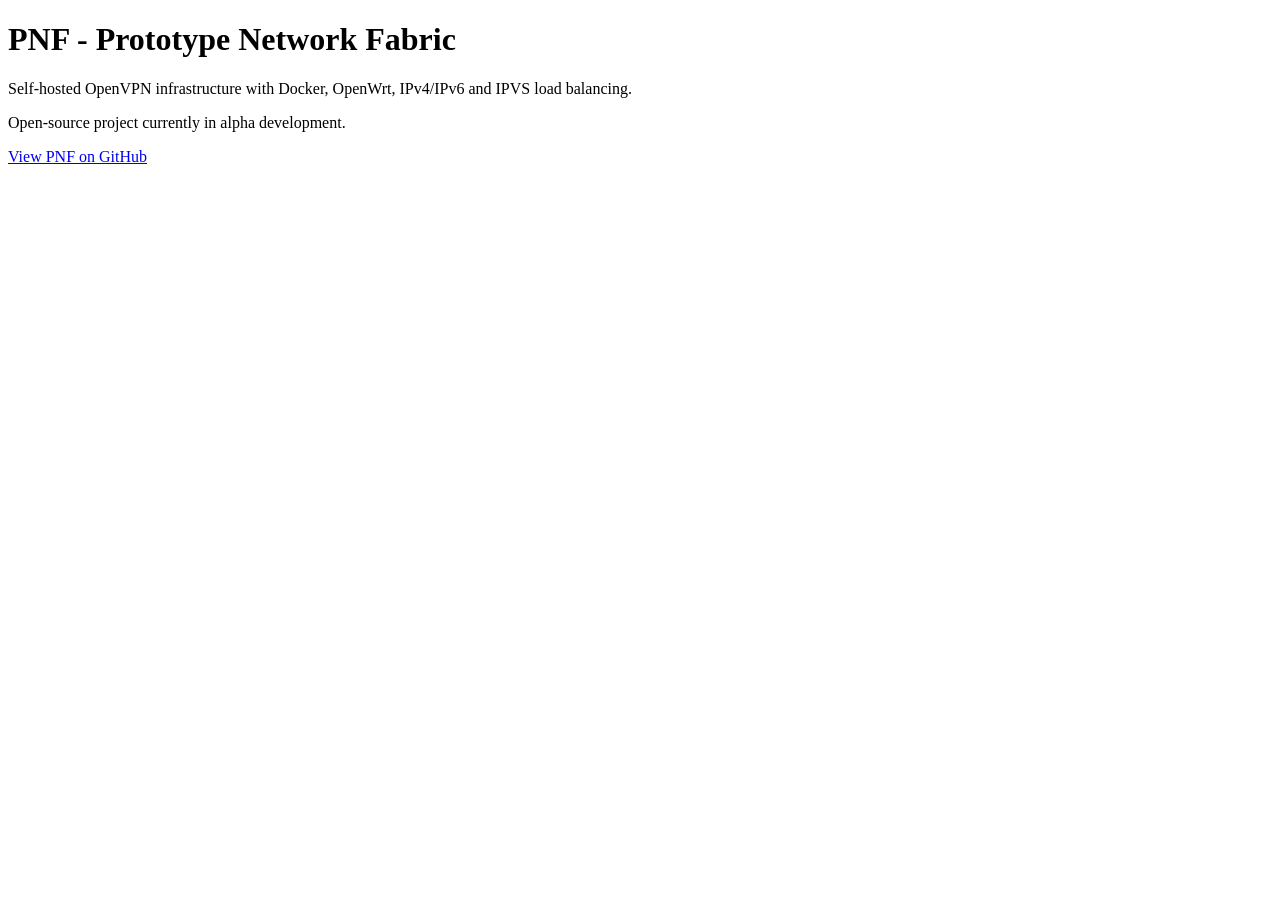
==== docs/index.html @ cb9fdabf "docs: add GitHub Pages landing page" ====
<!DOCTYPE html>
<html lang="en">
<head>
    <meta charset="UTF-8">
    <meta name="viewport" content="width=device-width, initial-scale=1">
    <meta name="description" content="PNF - Prototype Network Fabric. Self-hosted OpenVPN infrastructure with OpenWrt, IPv4, IPv6 and IPVS load balancing.">
    <title>PNF - Prototype Network Fabric</title>
</head>
<body>
    <h1>PNF - Prototype Network Fabric</h1>
    <p>Self-hosted OpenVPN infrastructure with Docker, OpenWrt, IPv4/IPv6 and IPVS load balancing.</p>
    <p>Open-source project currently in alpha development.</p>
    <a href="https://github.com/chrisstolz1312/PNF">View PNF on GitHub</a>
</body>
</html>
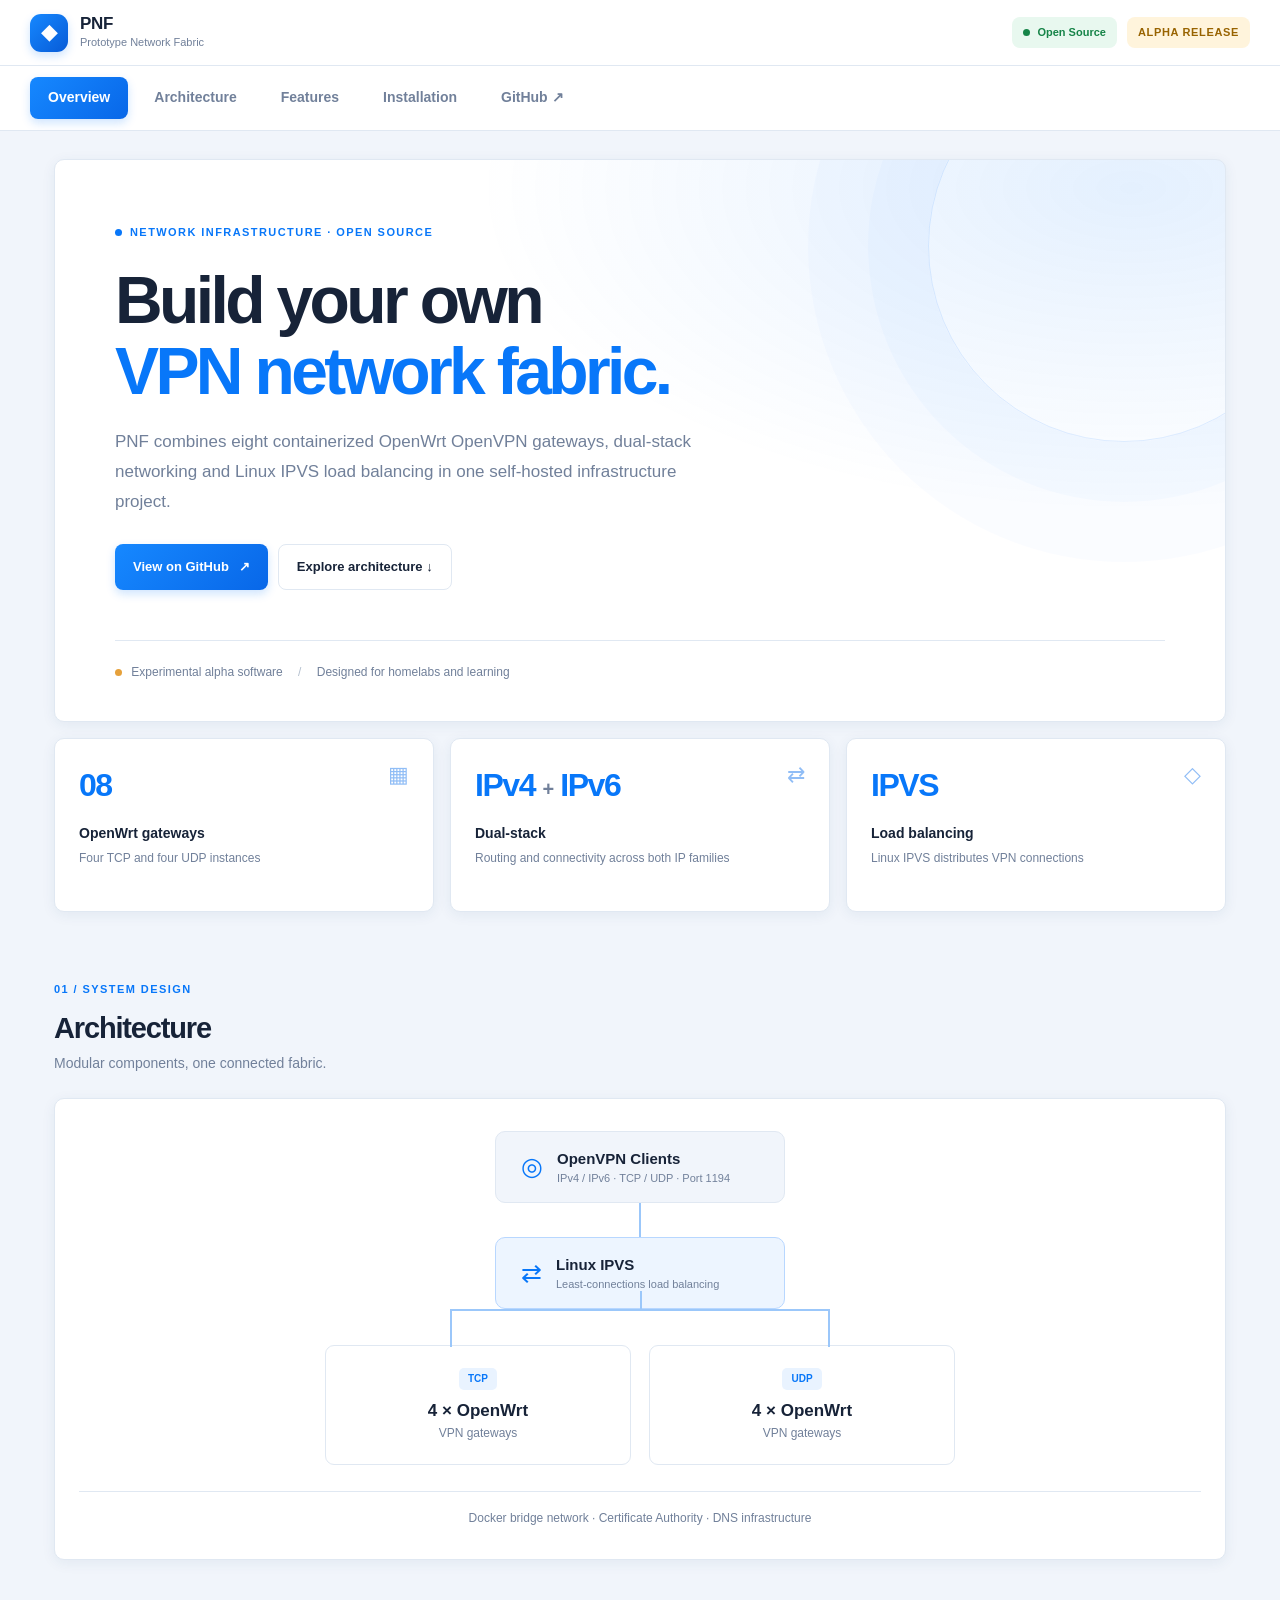
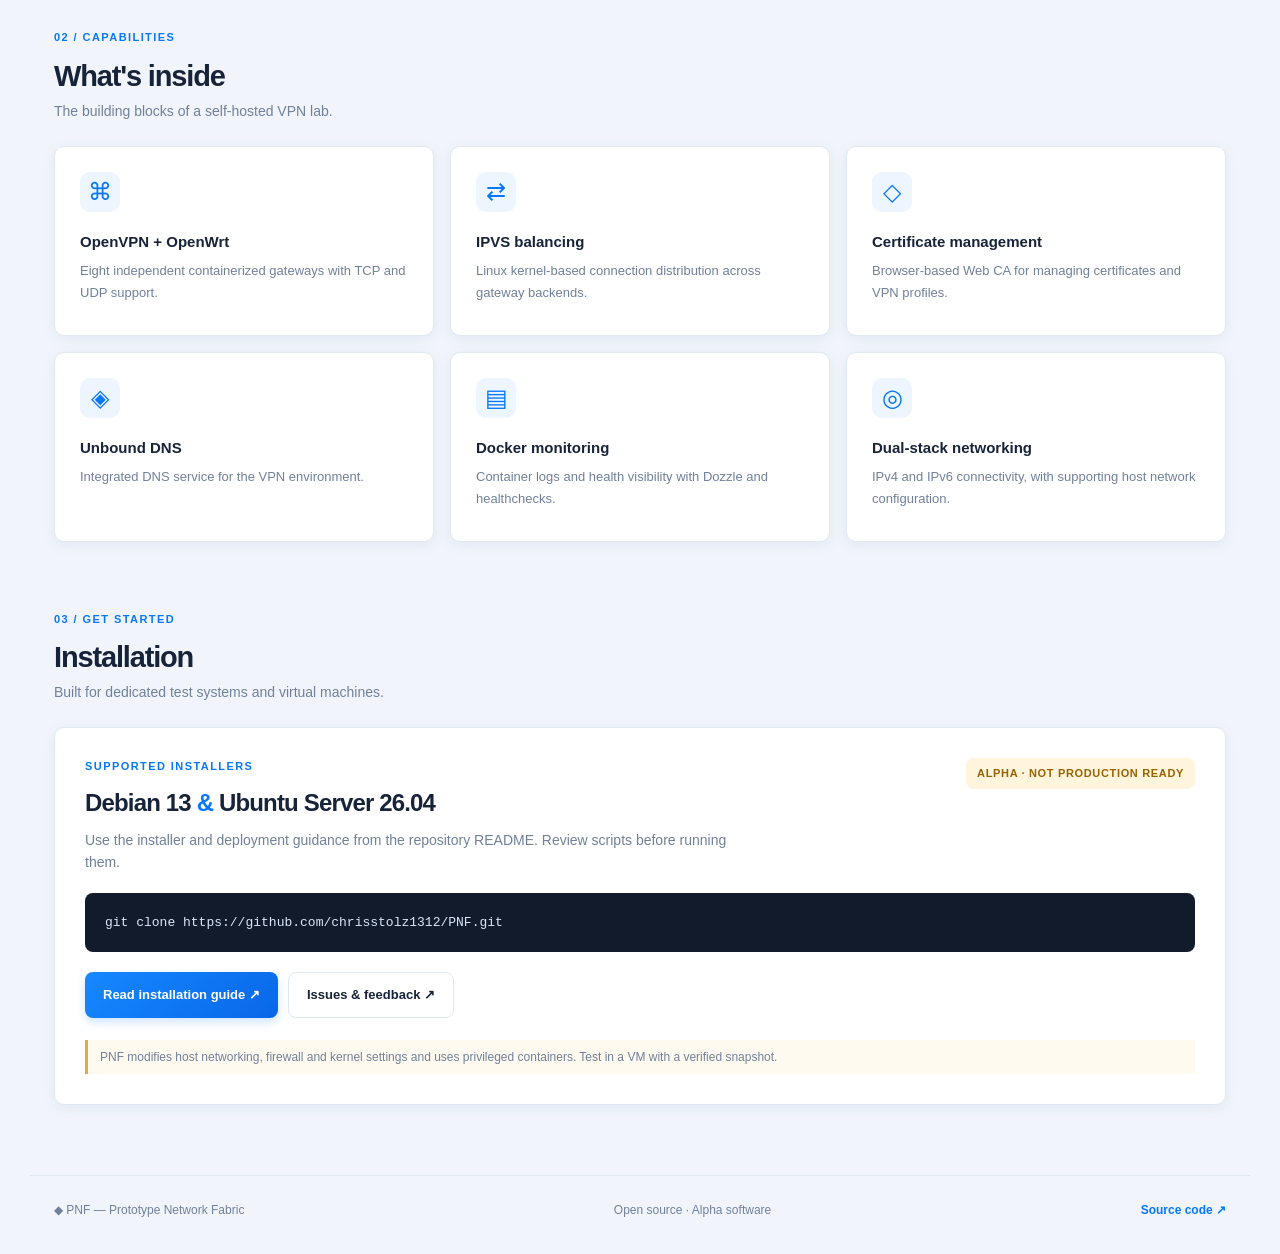
==== commit 2758619f: "docs: add PNF GitHub Pages website" ====
--- a/docs/index.html
+++ b/docs/index.html
@@ -1,15 +1,46 @@
-<!DOCTYPE html>
+<!doctype html>
 <html lang="en">
 <head>
-    <meta charset="UTF-8">
-    <meta name="viewport" content="width=device-width, initial-scale=1">
-    <meta name="description" content="PNF - Prototype Network Fabric. Self-hosted OpenVPN infrastructure with OpenWrt, IPv4, IPv6 and IPVS load balancing.">
-    <title>PNF - Prototype Network Fabric</title>
+  <meta charset="utf-8">
+  <meta name="viewport" content="width=device-width, initial-scale=1">
+  <meta name="description" content="PNF — Prototype Network Fabric: self-hosted OpenVPN infrastructure with eight OpenWrt gateways, IPv4/IPv6, IPVS load balancing, DNS and certificate management.">
+  <meta name="theme-color" content="#f1f5fb">
+  <meta name="robots" content="index, follow">
+  <link rel="canonical" href="https://chrisstolz1312.github.io/PNF/">
+  <title>PNF — Prototype Network Fabric | OpenVPN &amp; OpenWrt</title>
+  <link rel="stylesheet" href="style.css">
 </head>
 <body>
-    <h1>PNF - Prototype Network Fabric</h1>
-    <p>Self-hosted OpenVPN infrastructure with Docker, OpenWrt, IPv4/IPv6 and IPVS load balancing.</p>
-    <p>Open-source project currently in alpha development.</p>
-    <a href="https://github.com/chrisstolz1312/PNF">View PNF on GitHub</a>
+  <header class="topbar">
+    <a class="brand" href="#home" aria-label="PNF home"><span class="brand-mark">◆</span><span><strong>PNF</strong><small>Prototype Network Fabric</small></span></a>
+    <div class="header-right"><span class="badge"><span class="status-dot"></span>Open Source</span><span class="badge alpha">ALPHA RELEASE</span></div>
+  </header>
+  <nav class="tabs" aria-label="Main navigation">
+    <a class="tab active" href="#home">Overview</a><a class="tab" href="#architecture">Architecture</a><a class="tab" href="#features">Features</a><a class="tab" href="#installation">Installation</a><a class="tab" href="https://github.com/chrisstolz1312/PNF">GitHub ↗</a>
+  </nav>
+  <main id="home">
+    <section class="hero card">
+      <div class="eyebrow"><span class="status-dot"></span> NETWORK INFRASTRUCTURE · OPEN SOURCE</div>
+      <h1>Build your own<br><span>VPN network fabric.</span></h1>
+      <p class="hero-copy">PNF combines eight containerized OpenWrt OpenVPN gateways, dual-stack networking and Linux IPVS load balancing in one self-hosted infrastructure project.</p>
+      <div class="actions"><a class="btn primary" href="https://github.com/chrisstolz1312/PNF">View on GitHub <span aria-hidden="true">↗</span></a><a class="btn secondary" href="#architecture">Explore architecture ↓</a></div>
+      <div class="hero-foot"><span class="mini-dot"></span> Experimental alpha software <span class="separator">/</span> Designed for homelabs and learning</div>
+    </section>
+    <section class="summary-grid" aria-label="Project at a glance">
+      <article class="card stat"><span class="stat-icon">▦</span><div class="stat-number">08</div><h2>OpenWrt gateways</h2><p>Four TCP and four UDP instances</p></article>
+      <article class="card stat"><span class="stat-icon">⇄</span><div class="stat-number">IPv4 <em>+</em> IPv6</div><h2>Dual-stack</h2><p>Routing and connectivity across both IP families</p></article>
+      <article class="card stat"><span class="stat-icon">◇</span><div class="stat-number">IPVS</div><h2>Load balancing</h2><p>Linux IPVS distributes VPN connections</p></article>
+    </section>
+    <section id="architecture" class="section-block"><div class="section-heading"><span class="section-index">01 / SYSTEM DESIGN</span><h2>Architecture</h2><p>Modular components, one connected fabric.</p></div>
+      <div class="card architecture"><div class="flow-node client"><span class="node-icon">◎</span><div><strong>OpenVPN Clients</strong><small>IPv4 / IPv6 · TCP / UDP · Port 1194</small></div></div><div class="connector"></div><div class="flow-node ipvs"><span class="node-icon">⇄</span><div><strong>Linux IPVS</strong><small>Least-connections load balancing</small></div></div><div class="branch"><div class="branch-line"></div><div class="branch-line"></div></div><div class="gateway-grid"><div class="gateway"><span class="protocol">TCP</span><strong>4 × OpenWrt</strong><small>VPN gateways</small></div><div class="gateway"><span class="protocol">UDP</span><strong>4 × OpenWrt</strong><small>VPN gateways</small></div></div><div class="arch-caption">Docker bridge network · Certificate Authority · DNS infrastructure</div></div>
+    </section>
+    <section id="features" class="section-block"><div class="section-heading"><span class="section-index">02 / CAPABILITIES</span><h2>What's inside</h2><p>The building blocks of a self-hosted VPN lab.</p></div>
+      <div class="feature-grid"><article class="card feature"><div class="feature-icon">⌘</div><h3>OpenVPN + OpenWrt</h3><p>Eight independent containerized gateways with TCP and UDP support.</p></article><article class="card feature"><div class="feature-icon">⇄</div><h3>IPVS balancing</h3><p>Linux kernel-based connection distribution across gateway backends.</p></article><article class="card feature"><div class="feature-icon">◇</div><h3>Certificate management</h3><p>Browser-based Web CA for managing certificates and VPN profiles.</p></article><article class="card feature"><div class="feature-icon">◈</div><h3>Unbound DNS</h3><p>Integrated DNS service for the VPN environment.</p></article><article class="card feature"><div class="feature-icon">▤</div><h3>Docker monitoring</h3><p>Container logs and health visibility with Dozzle and healthchecks.</p></article><article class="card feature"><div class="feature-icon">◎</div><h3>Dual-stack networking</h3><p>IPv4 and IPv6 connectivity, with supporting host network configuration.</p></article></div>
+    </section>
+    <section id="installation" class="section-block"><div class="section-heading"><span class="section-index">03 / GET STARTED</span><h2>Installation</h2><p>Built for dedicated test systems and virtual machines.</p></div>
+      <div class="card install-card"><div class="install-top"><div><span class="eyebrow">SUPPORTED INSTALLERS</span><h3>Debian 13 <span class="and">&amp;</span> Ubuntu Server 26.04</h3><p>Use the installer and deployment guidance from the repository README. Review scripts before running them.</p></div><span class="badge alpha">ALPHA · NOT PRODUCTION READY</span></div><div class="code-row"><code>git clone https://github.com/chrisstolz1312/PNF.git</code></div><div class="actions"><a class="btn primary" href="https://github.com/chrisstolz1312/PNF#readme">Read installation guide ↗</a><a class="btn secondary" href="https://github.com/chrisstolz1312/PNF/issues">Issues &amp; feedback ↗</a></div><p class="warning">PNF modifies host networking, firewall and kernel settings and uses privileged containers. Test in a VM with a verified snapshot.</p></div>
+    </section>
+  </main>
+  <footer><span>◆ PNF — Prototype Network Fabric</span><span>Open source · Alpha software</span><a href="https://github.com/chrisstolz1312/PNF">Source code ↗</a></footer>
 </body>
 </html>
--- a/docs/style.css
+++ b/docs/style.css
@@ -0,0 +1,2 @@
+:root{color-scheme:light;--primary:#0877f9;--bg:#f1f5fb;--surface:#fff;--border:#e0e8f2;--text:#172338;--muted:#71809a;--shadow:0 3px 14px rgba(30,64,110,.07);--radius:10px}
+*{box-sizing:border-box}html{scroll-behavior:smooth;scroll-padding-top:140px}body{margin:0;background:var(--bg);color:var(--text);font:14px/1.55 -apple-system,BlinkMacSystemFont,"Segoe UI",Roboto,Helvetica,Arial,sans-serif}a{color:inherit;text-decoration:none}a:focus-visible{outline:3px solid var(--primary);outline-offset:3px}.topbar{height:66px;background:var(--surface);border-bottom:1px solid var(--border);display:flex;align-items:center;justify-content:space-between;padding:0 max(28px,calc((100vw - 1220px)/2));gap:16px}.brand{display:flex;align-items:center;gap:12px}.brand-mark{display:grid;place-items:center;width:38px;height:38px;border-radius:11px;background:linear-gradient(135deg,#1688ff,#075bd7);color:white;font-size:22px;box-shadow:0 4px 10px #0877f933}.brand strong{display:block;font-size:17px;letter-spacing:-.3px;line-height:1.2}.brand small{display:block;font-size:11px;color:var(--muted)}.header-right{display:flex;gap:10px;align-items:center}.badge{display:inline-flex;align-items:center;gap:7px;padding:7px 11px;border-radius:8px;background:#e8f8ef;color:#168448;font-size:11px;font-weight:700;white-space:nowrap}.badge.alpha{background:#fff4dc;color:#986300;letter-spacing:.06em}.status-dot,.mini-dot{width:7px;height:7px;background:currentColor;border-radius:50%;display:inline-block}.tabs{display:flex;gap:8px;padding:11px max(28px,calc((100vw - 1220px)/2));background:var(--surface);border-bottom:1px solid var(--border);overflow:auto;white-space:nowrap}.tab{padding:10px 18px;border-radius:8px;color:var(--muted);font-weight:650}.tab:hover{background:#edf5ff;color:var(--primary)}.tab.active{background:linear-gradient(135deg,#1688ff,#0867e8);color:#fff;box-shadow:0 4px 10px #0877f933}main{max-width:1220px;margin:0 auto;padding:28px 24px 70px}.card{background:var(--surface);border:1px solid var(--border);border-radius:var(--radius);box-shadow:var(--shadow)}.hero{padding:64px 60px 40px;position:relative;overflow:hidden;background:radial-gradient(ellipse at 92% 5%,rgba(8,119,249,.11),transparent 43%),var(--surface)}.hero:after{content:"";position:absolute;right:-95px;top:-110px;width:390px;height:390px;border:1px solid rgba(8,119,249,.12);border-radius:50%;box-shadow:0 0 0 60px rgba(8,119,249,.025),0 0 0 120px rgba(8,119,249,.018);pointer-events:none}.eyebrow,.section-index{color:var(--primary);font-size:11px;font-weight:800;letter-spacing:.13em}.eyebrow{display:flex;align-items:center;gap:8px}.hero h1{font-size:clamp(38px,5.3vw,66px);letter-spacing:-.055em;line-height:1.08;margin:24px 0 20px;font-weight:800}.hero h1 span{color:var(--primary)}.hero-copy{font-size:17px;color:var(--muted);max-width:610px;line-height:1.75;margin:0 0 27px}.actions{display:flex;gap:10px;flex-wrap:wrap}.btn{display:inline-flex;align-items:center;justify-content:center;gap:10px;padding:12px 18px;border-radius:8px;font-weight:700;font-size:13px;transition:transform .15s,filter .15s}.btn:hover{transform:translateY(-1px);filter:brightness(1.04)}.btn.primary{background:linear-gradient(135deg,#1688ff,#0867e8);color:white;box-shadow:0 4px 10px #0877f933}.btn.secondary{border:1px solid var(--border);background:var(--surface);color:var(--text)}.hero-foot{margin-top:50px;padding-top:22px;border-top:1px solid var(--border);color:var(--muted);font-size:12px}.hero-foot .mini-dot{background:#e6a13b;margin-right:6px}.separator{margin:0 12px;color:#b3bfce}.summary-grid{display:grid;grid-template-columns:repeat(3,minmax(0,1fr));gap:16px;margin-top:16px}.stat{padding:22px 24px;position:relative;min-height:174px}.stat-icon{position:absolute;right:24px;top:19px;font-size:22px;color:#90bdf6}.stat-number{font-size:32px;font-weight:800;letter-spacing:-.045em;color:var(--primary);margin-bottom:12px}.stat-number em{font-style:normal;font-size:20px;color:var(--muted)}.stat h2{font-size:14px;margin:0 0 4px}.stat p{color:var(--muted);font-size:12px;margin:0}.section-block{margin-top:66px}.section-heading{margin-bottom:23px}.section-heading h2{font-size:29px;letter-spacing:-.04em;margin:6px 0 2px}.section-heading p{margin:0;color:var(--muted)}.architecture{padding:32px 24px;text-align:center}.flow-node{display:inline-flex;align-items:center;text-align:left;gap:14px;border:1px solid var(--border);padding:15px 25px;border-radius:10px;background:var(--bg);min-width:290px}.flow-node.ipvs{background:#edf5ff;border-color:#b8d7ff}.node-icon{color:var(--primary);font-size:25px}.flow-node strong,.flow-node small{display:block}.flow-node strong{font-size:15px}.flow-node small{font-size:11px;color:var(--muted)}.connector{height:34px;width:2px;background:#9bc7fa;margin:auto}.branch{height:36px;width:min(380px,70%);margin:auto;border-top:2px solid #9bc7fa;position:relative}.branch:before{content:"";position:absolute;width:2px;height:18px;background:#9bc7fa;top:-20px;left:50%}.branch-line{position:absolute;top:0;width:2px;height:36px;background:#9bc7fa}.branch-line:first-child{left:0}.branch-line:last-child{right:0}.gateway-grid{display:grid;grid-template-columns:repeat(2,minmax(0,1fr));gap:18px;max-width:630px;margin:auto}.gateway{padding:21px 15px;border:1px solid var(--border);border-radius:9px;background:var(--surface)}.gateway .protocol{display:inline-block;font-size:10px;font-weight:800;color:var(--primary);background:#e9f3ff;padding:3px 9px;border-radius:5px;margin-bottom:8px}.gateway strong,.gateway small{display:block}.gateway strong{font-size:17px}.gateway small{color:var(--muted);font-size:12px}.arch-caption{margin-top:26px;padding-top:17px;border-top:1px solid var(--border);color:var(--muted);font-size:12px}.feature-grid{display:grid;grid-template-columns:repeat(3,minmax(0,1fr));gap:16px}.feature{padding:25px;min-height:190px}.feature-icon{display:grid;place-items:center;width:40px;height:40px;border-radius:10px;background:#edf5ff;color:var(--primary);font-size:24px;margin-bottom:18px}.feature h3{font-size:15px;margin:0 0 7px}.feature p{color:var(--muted);font-size:13px;margin:0;line-height:1.7}.install-card{padding:30px}.install-top{display:flex;justify-content:space-between;gap:22px;align-items:flex-start}.install-top h3{font-size:24px;letter-spacing:-.035em;margin:9px 0}.install-top p{color:var(--muted);margin:0 0 20px;max-width:680px}.and{color:var(--primary)}.code-row{padding:18px 20px;background:#111b2b;border-radius:8px;margin-bottom:20px;overflow-x:auto}.code-row code{color:#dbe7f8;font-size:13px;white-space:nowrap}.warning{border-left:3px solid #e5a83a;padding:8px 12px;color:var(--muted);font-size:12px;margin:22px 0 0;background:#fffaf0}footer{max-width:1220px;margin:auto;padding:25px 24px 35px;border-top:1px solid var(--border);display:flex;justify-content:space-between;gap:16px;color:var(--muted);font-size:12px}footer a{color:var(--primary);font-weight:700}@media(prefers-color-scheme:dark){:root{color-scheme:dark;--bg:#101827;--surface:#182437;--border:#29384d;--text:#e6edf7;--muted:#9baac0;--shadow:0 4px 18px rgba(0,0,0,.16)}.hero{background:radial-gradient(ellipse at 92% 5%,rgba(8,119,249,.13),transparent 43%),var(--surface)}.flow-node{background:#131e2e}.flow-node.ipvs,.feature-icon{background:#22334b}.gateway .protocol{background:#22334b}.tab:hover{background:#22334b}.warning{background:#2a261d}.btn.secondary{background:var(--surface)}}@media(max-width:800px){.topbar,.tabs{padding-left:16px;padding-right:16px}main{padding:18px 14px 48px}.hero{padding:42px 27px 28px}.summary-grid,.feature-grid{grid-template-columns:repeat(2,minmax(0,1fr))}.section-block{margin-top:48px}.install-top{display:block}.install-top .badge{margin-bottom:16px}}@media(max-width:560px){.header-right .badge:first-child{display:none}.brand strong{font-size:15px}.tabs{gap:2px}.tab{padding:9px 11px;font-size:12px}.hero{padding:35px 22px 24px}.hero h1{font-size:38px}.hero-copy{font-size:15px}.hero-foot{margin-top:35px}.summary-grid,.feature-grid{grid-template-columns:1fr}.stat{min-height:0}.section-heading h2{font-size:26px}.architecture{padding:24px 12px}.flow-node{min-width:0;width:100%;max-width:290px;padding:12px}.gateway-grid{gap:10px}.gateway{padding:16px 8px}.gateway strong{font-size:14px}.install-card{padding:22px 16px}.install-top h3{font-size:20px}footer{flex-wrap:wrap;justify-content:center;text-align:center}}@media(prefers-reduced-motion:reduce){html{scroll-behavior:auto}.btn{transition:none}}
